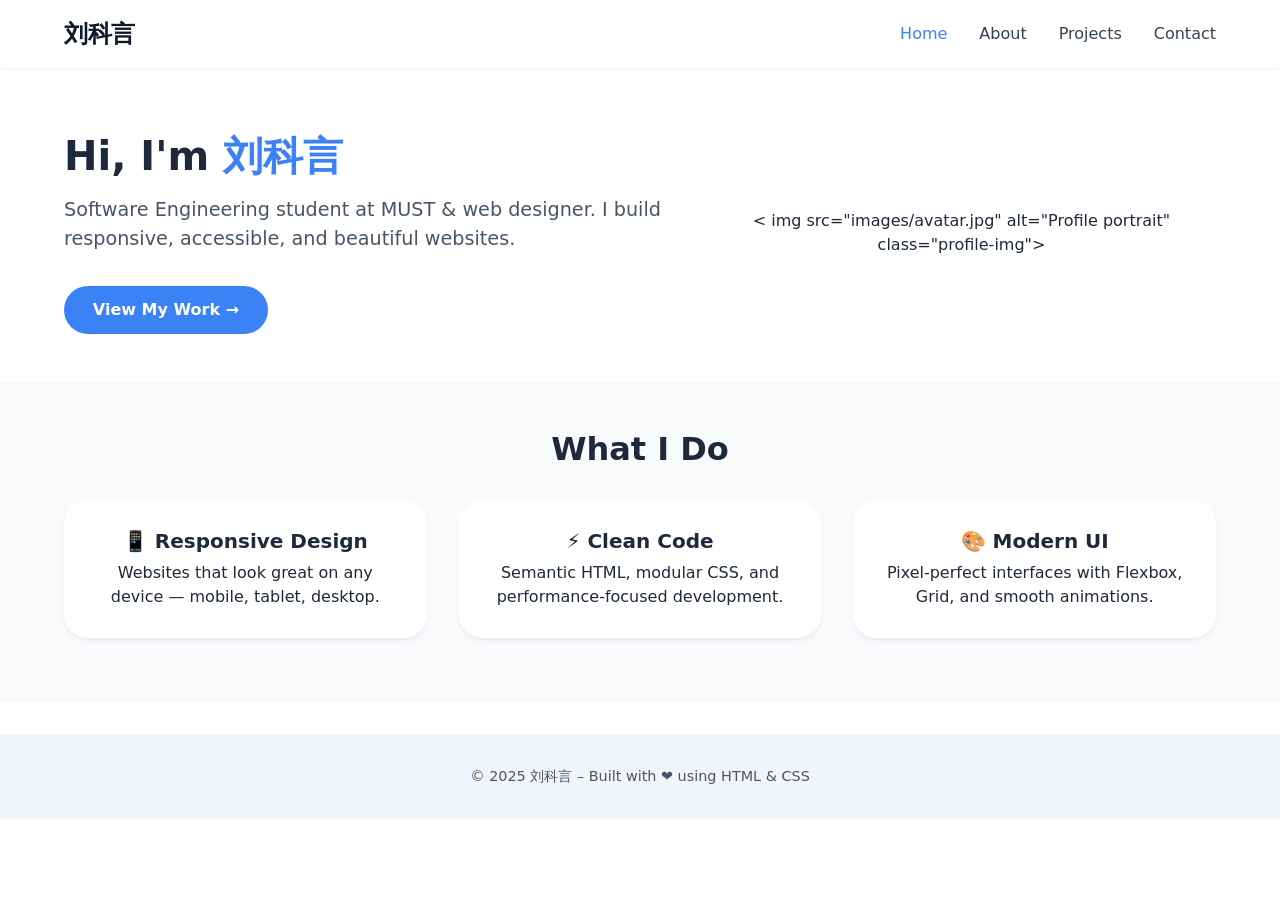
==== Individual web/index.html @ 5f8def65 "Add files via upload" ====
<!DOCTYPE html>
<html lang="en">
<head>
  <meta charset="UTF-8">
  <meta name="viewport" content="width=device-width, initial-scale=1.0, viewport-fit=cover">
  <title>Home | Your Name – Portfolio</title>
  <link rel="stylesheet" href="style.css">
</head>
<body>

  <!-- 语义化头部 + 导航 -->
  <header>
    <div class="container header-container">
      <div class="logo">
        <a href=" index.html">刘科言</a >
      </div>
      <nav>
        <ul class="nav-links">
          <li><a href="index.html" class="active">Home</a ></li>
          <li><a href="about.html">About</a ></li>
          <li><a href="projects.html">Projects</a ></li>
          <li><a href="contact.html">Contact</a ></li>
        </ul>
      </nav>
    </div>
  </header>

  <main>
    <!-- Hero 区域 -->
    <section class="hero">
      <div class="container hero-grid">
        <div class="hero-text">
          <h1>Hi, I'm <span class="highlight">刘科言</span></h1>
          <p>Software Engineering student at MUST & web designer. I build responsive, accessible, and beautiful websites.</p >
          <a href="projects.html" class="btn">View My Work →</a >
        </div>
        <div class="hero-image">
          < img src="images/avatar.jpg" alt="Profile portrait" class="profile-img">
        </div>
      </div>
    </section>

    <!-- 简短亮点 -->
    <section class="highlights">
      <div class="container">
        <h2>What I Do</h2>
        <div class="features-grid">
          <div class="feature-card">
            <h3>📱 Responsive Design</h3>
            <p>Websites that look great on any device — mobile, tablet, desktop.</p >
          </div>
          <div class="feature-card">
            <h3>⚡ Clean Code</h3>
            <p>Semantic HTML, modular CSS, and performance-focused development.</p >
          </div>
          <div class="feature-card">
            <h3>🎨 Modern UI</h3>
            <p>Pixel-perfect interfaces with Flexbox, Grid, and smooth animations.</p >
          </div>
        </div>
      </div>
    </section>
  </main>

  <footer>
    <div class="container">
      <p>© 2025 刘科言 – Built with ❤️ using HTML & CSS</p >
    </div>
  </footer>

</body>
</html>
---- Individual web/style.css ----
/* ---------- RESET & BASE ---------- */
* {
  margin: 0;
  padding: 0;
  box-sizing: border-box;
}

body {
  font-family: system-ui, 'Segoe UI', 'Roboto', 'Helvetica Neue', sans-serif;
  line-height: 1.5;
  color: #1e293b;
  background-color: #ffffff;
}

.container {
  max-width: 1200px;
  margin: 0 auto;
  padding: 0 1.5rem;
}

/* ---------- TYPOGRAPHY ---------- */
h1, h2, h3 {
  font-weight: 600;
  line-height: 1.2;
}

h1 {
  font-size: 2.5rem;
  margin-bottom: 1rem;
}

h2 {
  font-size: 2rem;
  margin-bottom: 1.5rem;
  text-align: center;
}

h3 {
  font-size: 1.25rem;
  margin-bottom: 0.5rem;
}

.highlight {
  color: #3b82f6;
}

/* ---------- HEADER & NAVIGATION ---------- */
header {
  background-color: white;
  box-shadow: 0 1px 3px rgba(0,0,0,0.05);
  position: sticky;
  top: 0;
  z-index: 10;
}

.header-container {
  display: flex;
  justify-content: space-between;
  align-items: center;
  flex-wrap: wrap;
  padding: 1rem 1.5rem;
}

.logo a {
  font-size: 1.5rem;
  font-weight: 700;
  text-decoration: none;
  color: #0f172a;
  letter-spacing: -0.5px;
}

.nav-links {
  display: flex;
  gap: 2rem;
  list-style: none;
}

.nav-links a {
  text-decoration: none;
  font-weight: 500;
  color: #334155;
  transition: color 0.2s;
}

.nav-links a:hover,
.nav-links a.active {
  color: #3b82f6;
}

/* ---------- BUTTONS ---------- */
.btn {
  display: inline-block;
  background-color: #3b82f6;
  color: white;
  font-weight: 600;
  padding: 0.75rem 1.8rem;
  border-radius: 40px;
  text-decoration: none;
  transition: background 0.2s, transform 0.1s;
  border: none;
  cursor: pointer;
}

.btn:hover {
  background-color: #2563eb;
}

/* ---------- HERO SECTION (HOME) ---------- */
.hero {
  padding: 4rem 0 3rem;
}

.hero-grid {
  display: flex;
  align-items: center;
  gap: 2rem;
  flex-wrap: wrap;
}

.hero-text {
  flex: 1.2;
}

.hero-text p {
  font-size: 1.2rem;
  color: #475569;
  margin: 1rem 0 2rem;
}

.hero-image {
  flex: 1;
  text-align: center;
}

.profile-img {
  width: 260px;
  height: 260px;
  border-radius: 50%;
  object-fit: cover;
  box-shadow: 0 20px 30px -12px rgba(0,0,0,0.15);
}

/* ---------- FEATURES GRID (HOME) ---------- */
.highlights {
  padding: 3rem 0 4rem;
  background: #f8fafc;
}

.features-grid {
  display: grid;
  grid-template-columns: repeat(auto-fit, minmax(260px, 1fr));
  gap: 2rem;
  margin-top: 2rem;
}

.feature-card {
  background: white;
  padding: 1.8rem;
  border-radius: 24px;
  box-shadow: 0 4px 6px -2px #e2e8f0;
  text-align: center;
  transition: transform 0.2s;
}

.feature-card:hover {
  transform: translateY(-5px);
}

/* ---------- PAGE HEADER ---------- */
.page-header {
  background: linear-gradient(135deg, #f1f5f9 0%, #eef2ff 100%);
  padding: 3rem 0;
  text-align: center;
}

.page-header p {
  color: #475569;
  max-width: 600px;
  margin: 0 auto;
}

/* ---------- ABOUT PAGE (GRID) ---------- */
.about-grid {
  display: grid;
  grid-template-columns: 1fr 1fr;
  gap: 2.5rem;
  padding: 3rem 0;
}

.about-text ul {
  margin-top: 1rem;
  padding-left: 1.2rem;
}

.about-text li {
  margin: 0.5rem 0;
}

.skill-tags {
  display: flex;
  flex-wrap: wrap;
  gap: 0.75rem;
  margin: 1rem 0 1.5rem;
}

.skill-tags span {
  background: #e0e7ff;
  color: #1e40af;
  padding: 0.4rem 1rem;
  border-radius: 40px;
  font-size: 0.85rem;
  font-weight: 500;
}

.about-extra-img img,
.map-placeholder {
  width: 100%;
  border-radius: 20px;
  margin-top: 1rem;
}

/* ---------- PROJECTS PAGE (GRID) ---------- */
.projects-section {
  padding: 3rem 0;
}

.projects-grid {
  display: grid;
  grid-template-columns: repeat(auto-fill, minmax(320px, 1fr));
  gap: 2rem;
}

.project-card {
  background: white;
  border-radius: 24px;
  overflow: hidden;
  box-shadow: 0 10px 20px -5px rgba(0,0,0,0.05);
  transition: all 0.25s;
  border: 1px solid #eef2ff;
}

.project-card:hover {
  transform: translateY(-6px);
  box-shadow: 0 20px 30px -12px rgba(0,0,0,0.1);
}

.project-card img {
  width: 100%;
  height: 180px;
  object-fit: cover;
}

.card-content {
  padding: 1.5rem;
}

.tech-stack {
  margin-top: 1rem;
  font-size: 0.8rem;
  color: #3b82f6;
  font-weight: 500;
}

/* ---------- CONTACT PAGE (FLEX/GRID) ---------- */
.contact-section {
  padding: 3rem 0;
}

.contact-grid {
  display: grid;
  grid-template-columns: 1fr 1fr;
  gap: 3rem;
}

.contact-form form {
  display: flex;
  flex-direction: column;
  gap: 1rem;
}

label {
  font-weight: 600;
  margin-bottom: -0.2rem;
}

input, textarea {
  padding: 0.7rem 1rem;
  border: 1px solid #cbd5e1;
  border-radius: 16px;
  font-family: inherit;
  font-size: 1rem;
  transition: 0.2s;
}

input:focus, textarea:focus {
  outline: none;
  border-color: #3b82f6;
  box-shadow: 0 0 0 3px rgba(59,130,246,0.1);
}

.form-note {
  font-size: 0.8rem;
  color: #64748b;
  margin-top: 0.5rem;
}

.contact-info {
  background: #f8fafc;
  padding: 2rem;
  border-radius: 32px;
}

.info-item {
  display: flex;
  align-items: center;
  gap: 1rem;
  margin-bottom: 1.5rem;
}

.emoji {
  font-size: 1.6rem;
}

.social-links {
  display: flex;
  gap: 1.2rem;
  margin: 1.5rem 0;
}

.social-links a {
  text-decoration: none;
  color: #3b82f6;
  font-weight: 500;
}

/* ---------- FOOTER ---------- */
footer {
  text-align: center;
  padding: 2rem 0;
  background: #f1f5f9;
  margin-top: 2rem;
  font-size: 0.9rem;
  color: #475569;
}

/* ---------- RESPONSIVE (MOBILE) ---------- */
@media (max-width: 768px) {
  .header-container {
    flex-direction: column;
    gap: 1rem;
  }
  
  .nav-links {
    gap: 1.5rem;
    flex-wrap: wrap;
    justify-content: center;
  }

  .hero-grid {
    flex-direction: column-reverse;
    text-align: center;
  }
  
  .hero-text p {
    font-size: 1rem;
  }
  
  .profile-img {
    width: 180px;
    height: 180px;
  }
  
  h1 {
    font-size: 2rem;
  }
  
  h2 {
    font-size: 1.6rem;
  }

  .about-grid,
  .contact-grid {
    grid-template-columns: 1fr;
    gap: 2rem;
  }
  
  .projects-grid {
    grid-template-columns: 1fr;
  }
  
  .contact-info {
    order: 2;
  }
}

@media (max-width: 480px) {
  .container {
    padding: 0 1.2rem;
  }
  
  .btn {
    padding: 0.6rem 1.2rem;
  }
}
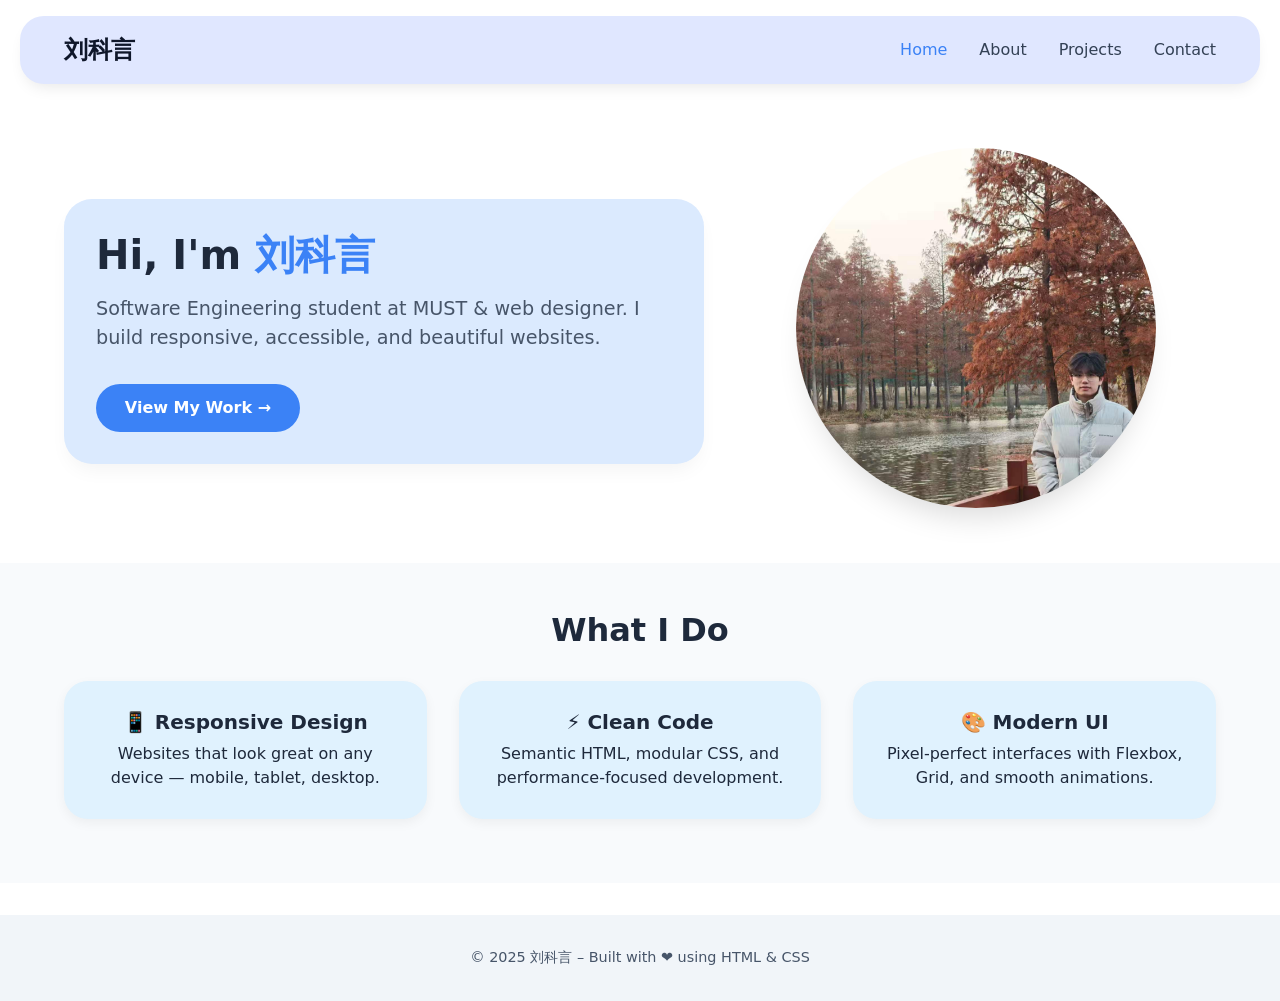
==== commit 3c7a999b: "Add files via upload" ====
--- a/Individual web/index.html
+++ b/Individual web/index.html
@@ -1,25 +1,24 @@
 <!DOCTYPE html>
-<html lang="en">
+<html lang="zh-CN">
 <head>
   <meta charset="UTF-8">
   <meta name="viewport" content="width=device-width, initial-scale=1.0, viewport-fit=cover">
-  <title>Home | Your Name – Portfolio</title>
+  <title>Home | 刘科言 – 作品集</title>
   <link rel="stylesheet" href="style.css">
 </head>
 <body>
 
-  <!-- 语义化头部 + 导航 -->
   <header>
     <div class="container header-container">
       <div class="logo">
-        <a href=" index.html">刘科言</a >
+        <a href="index.html">刘科言</a>
       </div>
       <nav>
         <ul class="nav-links">
-          <li><a href="index.html" class="active">Home</a ></li>
-          <li><a href="about.html">About</a ></li>
-          <li><a href="projects.html">Projects</a ></li>
-          <li><a href="contact.html">Contact</a ></li>
+          <li><a href="index.html" class="active">Home</a></li>
+          <li><a href="about.html">About</a></li>
+          <li><a href="projects.html">Projects</a></li>
+          <li><a href="contact.html">Contact</a></li>
         </ul>
       </nav>
     </div>
@@ -31,31 +30,32 @@
       <div class="container hero-grid">
         <div class="hero-text">
           <h1>Hi, I'm <span class="highlight">刘科言</span></h1>
-          <p>Software Engineering student at MUST & web designer. I build responsive, accessible, and beautiful websites.</p >
-          <a href="projects.html" class="btn">View My Work →</a >
+          <p>Software Engineering student at MUST & web designer. I build responsive, accessible, and beautiful websites.</p>
+          <a href="projects.html" class="btn">View My Work →</a>
         </div>
         <div class="hero-image">
-          < img src="images/avatar.jpg" alt="Profile portrait" class="profile-img">
+          <!-- 注意：图片路径为 images/avatar.jpg（确保 images 文件夹里有 avatar.jpg） -->
+          <img src="images/avatar.jpg" alt="刘科言头像" class="profile-img">
         </div>
       </div>
     </section>
 
-    <!-- 简短亮点 -->
+    <!-- 亮点区域 -->
     <section class="highlights">
       <div class="container">
         <h2>What I Do</h2>
         <div class="features-grid">
           <div class="feature-card">
             <h3>📱 Responsive Design</h3>
-            <p>Websites that look great on any device — mobile, tablet, desktop.</p >
+            <p>Websites that look great on any device — mobile, tablet, desktop.</p>
           </div>
           <div class="feature-card">
             <h3>⚡ Clean Code</h3>
-            <p>Semantic HTML, modular CSS, and performance-focused development.</p >
+            <p>Semantic HTML, modular CSS, and performance-focused development.</p>
           </div>
           <div class="feature-card">
             <h3>🎨 Modern UI</h3>
-            <p>Pixel-perfect interfaces with Flexbox, Grid, and smooth animations.</p >
+            <p>Pixel-perfect interfaces with Flexbox, Grid, and smooth animations.</p>
           </div>
         </div>
       </div>
@@ -64,7 +64,7 @@
 
   <footer>
     <div class="container">
-      <p>© 2025 刘科言 – Built with ❤️ using HTML & CSS</p >
+      <p>© 2025 刘科言 – Built with ❤️ using HTML & CSS</p>
     </div>
   </footer>
 
--- a/Individual web/style.css
+++ b/Individual web/style.css
@@ -46,8 +46,10 @@
 
 /* ---------- HEADER & NAVIGATION ---------- */
 header {
-  background-color: white;
-  box-shadow: 0 1px 3px rgba(0,0,0,0.05);
+  background-color:#e0e7ff;
+  border-radius: 24px;
+  margin: 16px 20px 0 20px;
+  box-shadow: 0 8px 16px -6px rgba(0,0,0,0.1);
   position: sticky;
   top: 0;
   z-index: 10;
@@ -126,15 +128,21 @@
   color: #475569;
   margin: 1rem 0 2rem;
 }
-
+.hero-text,
+.future-card{
+  background: #dbeafe;
+  border-radius: 28px;
+  padding : 2rem;
+  box-shadow: 0 10px 20px -5px rgba(0,0,0,0.05);
+}
 .hero-image {
   flex: 1;
   text-align: center;
 }
 
 .profile-img {
-  width: 260px;
-  height: 260px;
+  width: 360px;
+  height: 360px;
   border-radius: 50%;
   object-fit: cover;
   box-shadow: 0 20px 30px -12px rgba(0,0,0,0.15);
@@ -154,10 +162,10 @@
 }
 
 .feature-card {
-  background: white;
+  background:#e0f2fe;
   padding: 1.8rem;
   border-radius: 24px;
-  box-shadow: 0 4px 6px -2px #e2e8f0;
+  box-shadow: 0 4px 12px rgba(0,0,0,0.05);
   text-align: center;
   transition: transform 0.2s;
 }
@@ -215,8 +223,8 @@
 .about-extra-img img,
 .map-placeholder {
   width: 100%;
-  border-radius: 20px;
-  margin-top: 1rem;
+  border-radius: 32px;
+  
 }
 
 /* ---------- PROJECTS PAGE (GRID) ---------- */
@@ -226,12 +234,12 @@
 
 .projects-grid {
   display: grid;
-  grid-template-columns: repeat(auto-fill, minmax(320px, 1fr));
+  grid-template-columns: repeat(2,1fr);
   gap: 2rem;
 }
 
 .project-card {
-  background: white;
+  background: #e0f2fe;
   border-radius: 24px;
   overflow: hidden;
   box-shadow: 0 10px 20px -5px rgba(0,0,0,0.05);
@@ -246,7 +254,7 @@
 
 .project-card img {
   width: 100%;
-  height: 180px;
+  height: 260px;
   object-fit: cover;
 }
 
@@ -401,4 +409,54 @@
   .btn {
     padding: 0.6rem 1.2rem;
   }
+}
+/* ===== About 页面新增样式 ===== */
+
+/* 1. 浅蓝色圆角背景框（与首页风格一致） */
+.info-card {
+  background-color: #e0f2fe;
+  border-radius: 24px;
+  padding: 1.5rem;
+  margin-bottom: 2rem;      /* 卡片之间的垂直间距 */
+  box-shadow: 0 4px 12px rgba(0,0,0,0.05);
+  transition: transform 0.2s;
+}
+
+.info-card:hover {
+  transform: translateY(-5px);
+}
+
+/* 2. Soft Skills 卡片额外下移（拉大与上一卡片的距离） */
+.soft-skills-card {
+  margin-top: 1rem;         /* 增加上边距，让 Soft Skills 区域更靠下 */
+}
+
+/* 3. 放大右侧图片（更大且居中） */
+.about-profile-img {
+  width: 100%;
+  max-width: 700px;         /* 明显放大，可根据喜好调整 */
+  border-radius: 24px;
+  display: block;
+  margin: 1.5rem auto 0;
+  box-shadow: 0 8px 20px rgba(0,0,0,0.1);
+}
+
+/* 移动端适配：图片稍微缩小一点 */
+@media (max-width: 768px) {
+  .about-profile-img {
+    max-width: 280px;
+  }
+  .info-card {
+    padding: 1.2rem;
+    margin-bottom: 1.5rem;
+  }
+}
+.map-placeholder {
+  width: 100%;
+  height: auto;
+  aspect-ratio: 16 / 9;
+  object-fit: cover
+  border-radius: 20px;
+  background-color: #f3f4f6;
+  margin-top: 1.5rem;
 }
